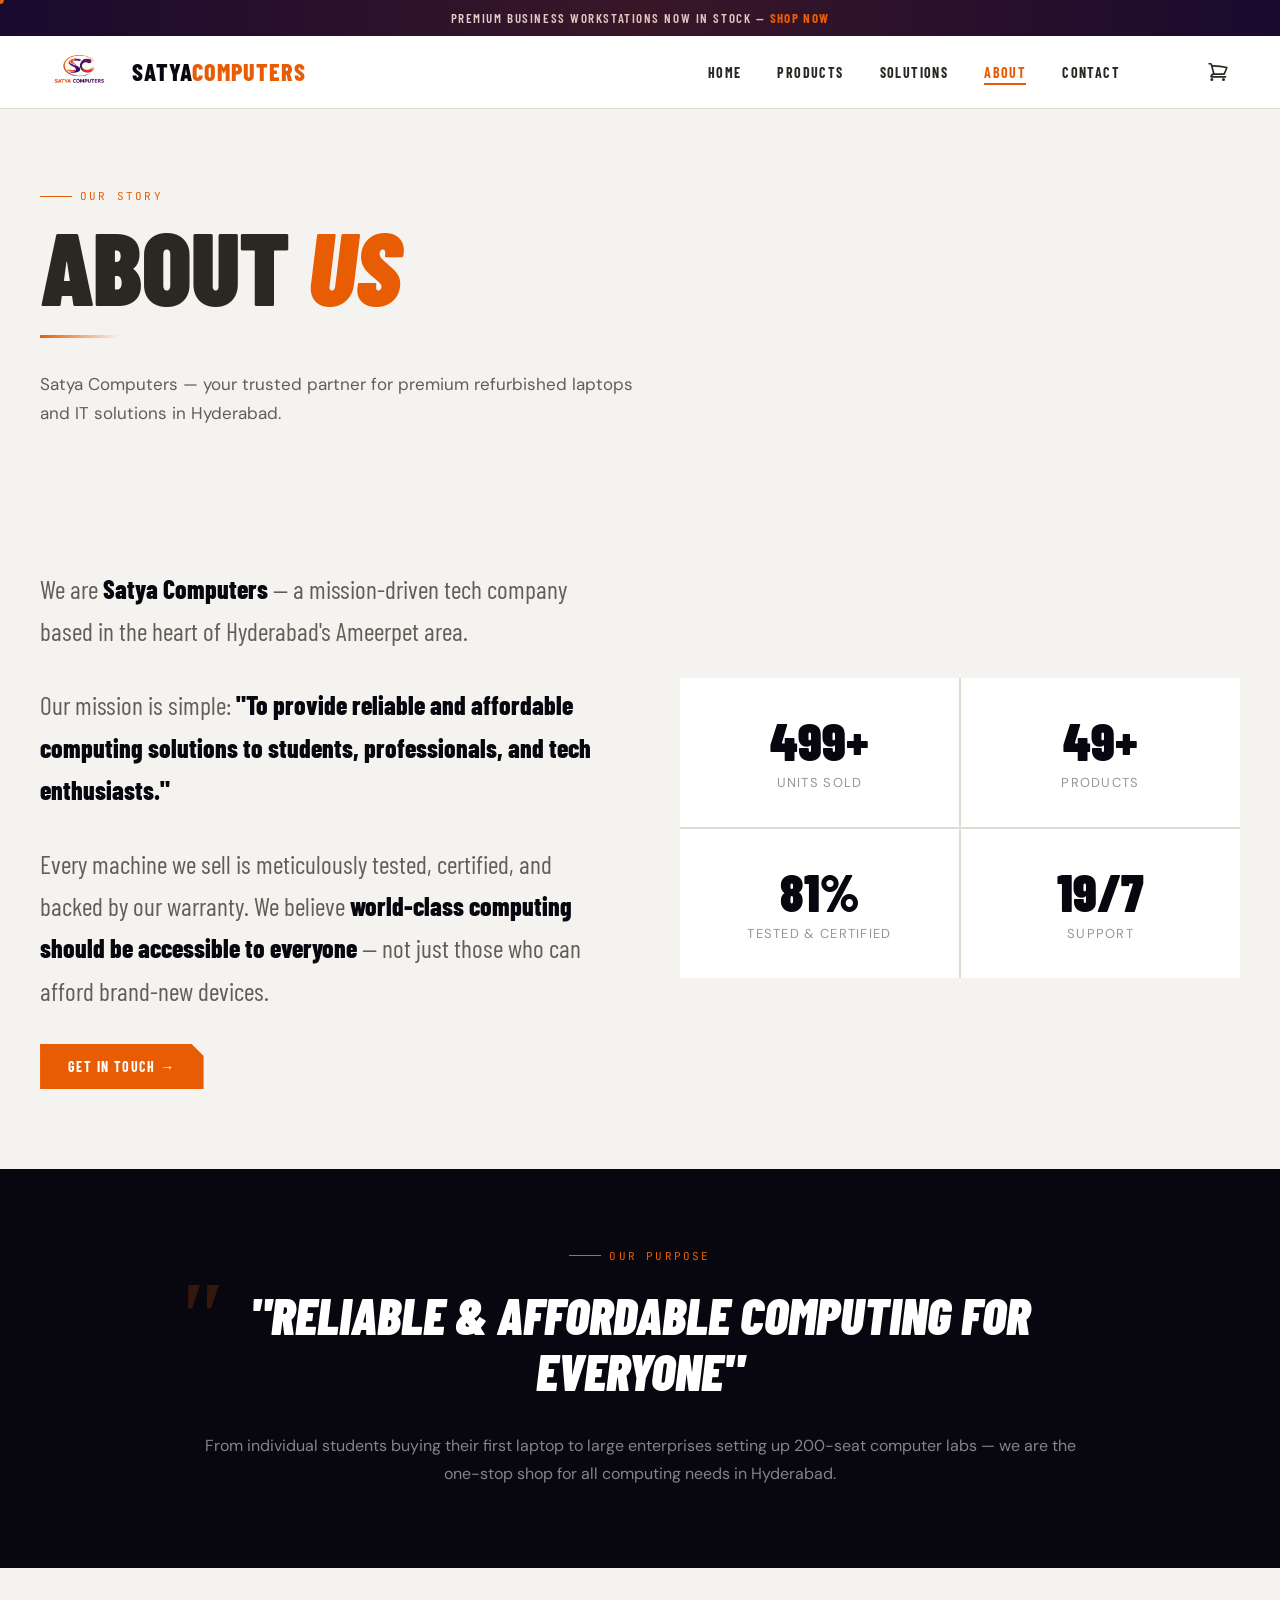
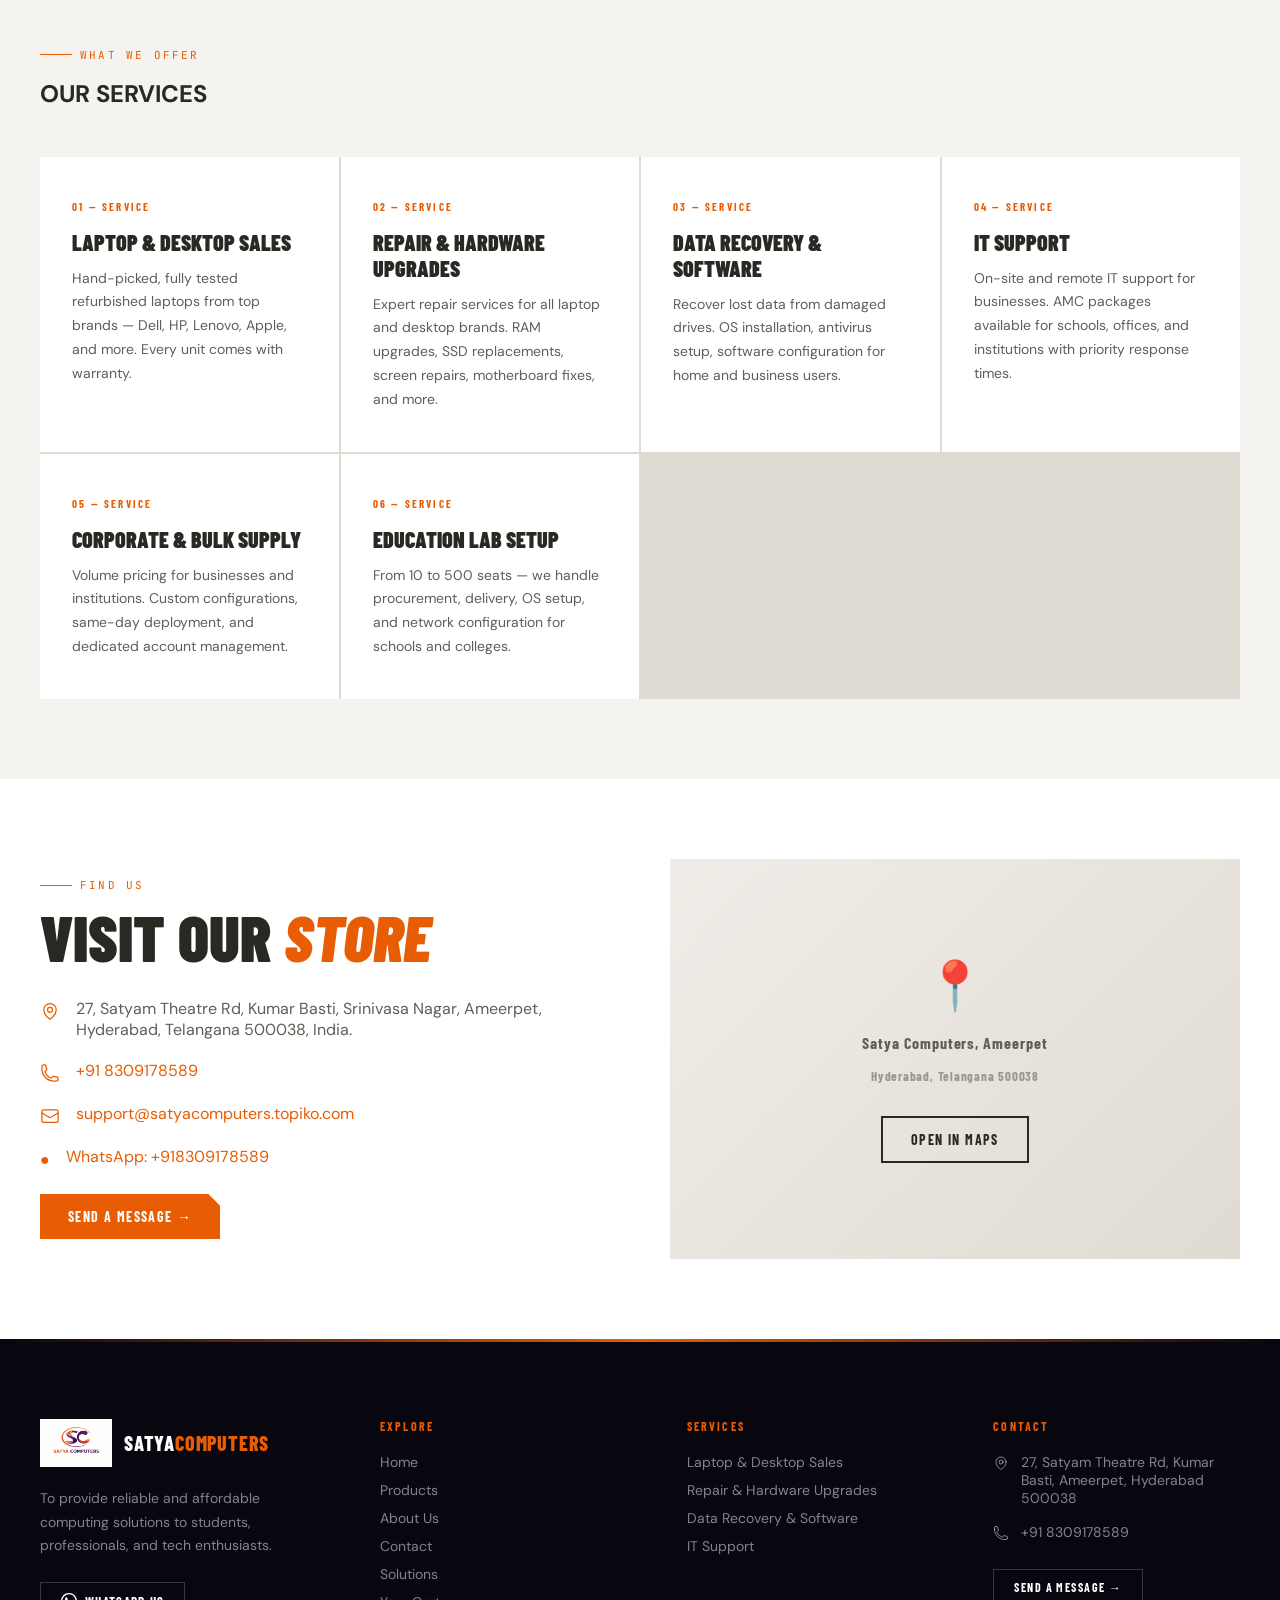
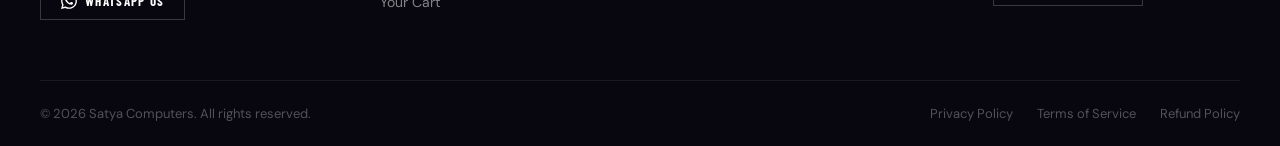
==== about.html @ d4e20ae6 "first commit" ====
<!DOCTYPE html>
<html lang="en">

<head>
    <meta charset="UTF-8" />
    <meta name="viewport" content="width=device-width, initial-scale=1.0" />
    <title>About Us — Satya Computers</title>
    <meta name="description"
        content="About Satya Computers — Your trusted partner for premium refurbished laptops in Hyderabad, Ameerpet." />
    <link rel="stylesheet" href="style.css" />
    <style>
        .about-hero {
            background: var(--off-white);
            padding: 80px 40px 60px;
        }

        .about-hero-inner {
            max-width: 1400px;
            margin: 0 auto;
        }

        .about-intro {
            max-width: 1400px;
            margin: 0 auto;
            padding: 80px 40px;
            display: grid;
            grid-template-columns: 1fr 1fr;
            gap: 80px;
            align-items: center;
        }

        .about-intro-left {}

        .about-big-text {
            font-family: var(--font-display);
            font-size: clamp(18px, 2vw, 26px);
            font-weight: 400;
            line-height: 1.65;
            color: var(--gray-600);
            margin-bottom: 32px;
        }

        .about-big-text strong {
            color: var(--black);
            font-weight: 800;
        }

        .about-intro-right {}

        .about-stat-grid {
            display: grid;
            grid-template-columns: 1fr 1fr;
            gap: 2px;
            background: var(--gray-200);
        }

        .about-stat-box {
            background: var(--white);
            padding: 36px;
            text-align: center;
            transition: var(--transition);
        }

        .about-stat-box:hover {
            background: var(--black);
        }

        .about-stat-box:hover .asb-num,
        .about-stat-box:hover .asb-label {
            color: var(--white);
        }

        .about-stat-box:hover .asb-num {
            color: var(--orange);
        }

        .asb-num {
            font-family: var(--font-display);
            font-size: 52px;
            font-weight: 900;
            color: var(--black);
            line-height: 1;
            transition: var(--transition);
        }

        .asb-label {
            font-size: 13px;
            color: var(--gray-400);
            text-transform: uppercase;
            letter-spacing: 0.1em;
            margin-top: 8px;
            display: block;
            transition: var(--transition);
        }

        /* Mission strip */
        .about-mission {
            background: var(--black);
            padding: 80px 40px;
            text-align: center;
        }

        .about-mission-inner {
            max-width: 900px;
            margin: 0 auto;
        }

        .about-mission blockquote {
            font-family: var(--font-display);
            font-size: clamp(28px, 4vw, 52px);
            font-weight: 900;
            color: var(--white);
            line-height: 1.1;
            text-transform: uppercase;
            font-style: italic;
            margin: 24px 0 32px;
            position: relative;
        }

        .about-mission blockquote::before {
            content: '"';
            position: absolute;
            top: -20px;
            left: -20px;
            font-size: 100px;
            color: var(--orange);
            opacity: 0.2;
            font-family: Georgia, serif;
            line-height: 1;
        }

        .about-mission p {
            font-size: 16px;
            color: rgba(255, 255, 255, 0.5);
            line-height: 1.75;
        }

        /* Services */
        .about-services {
            padding: 80px 40px;
            background: var(--off-white);
        }

        .about-services-inner {
            max-width: 1400px;
            margin: 0 auto;
        }

        .services-grid {
            display: grid;
            grid-template-columns: repeat(auto-fill, minmax(260px, 1fr));
            gap: 2px;
            background: var(--gray-200);
            margin-top: 48px;
        }

        .service-box {
            background: var(--white);
            padding: 40px 32px;
            transition: var(--transition);
            border-top: 3px solid transparent;
        }

        .service-box:hover {
            border-color: var(--orange);
            background: var(--black);
        }

        .service-box:hover h3,
        .service-box:hover .sb-num {
            color: var(--white);
        }

        .service-box:hover p {
            color: rgba(255, 255, 255, 0.5);
        }

        .sb-num {
            font-family: var(--font-display);
            font-size: 11px;
            font-weight: 700;
            letter-spacing: 0.2em;
            color: var(--orange);
            display: block;
            margin-bottom: 16px;
        }

        .service-box h3 {
            font-family: var(--font-display);
            font-size: 22px;
            font-weight: 900;
            text-transform: uppercase;
            margin-bottom: 12px;
            transition: var(--transition);
        }

        .service-box p {
            font-size: 14px;
            color: var(--gray-600);
            line-height: 1.7;
            transition: var(--transition);
        }

        /* Location */
        .about-location {
            padding: 80px 40px;
            background: var(--white);
            display: grid;
            max-width: 100%;
        }

        .location-inner {
            max-width: 1400px;
            margin: 0 auto;
            display: grid;
            grid-template-columns: 1fr 1fr;
            gap: 60px;
            align-items: center;
        }

        .location-info {}

        .location-info h2 {
            font-family: var(--font-display);
            font-size: clamp(36px, 5vw, 64px);
            font-weight: 900;
            text-transform: uppercase;
            line-height: 0.9;
            margin-bottom: 32px;
        }

        .location-info h2 span {
            color: var(--orange);
            font-style: italic;
        }

        .location-detail {
            display: flex;
            gap: 16px;
            align-items: flex-start;
            margin-bottom: 20px;
            font-size: 16px;
            color: var(--gray-600);
        }

        .location-detail svg {
            width: 20px;
            height: 20px;
            flex-shrink: 0;
            margin-top: 3px;
            color: var(--orange);
        }

        .location-detail a {
            color: var(--orange);
            transition: var(--transition);
        }

        .location-detail a:hover {
            color: var(--orange-dark);
        }

        .location-map {
            background: var(--gray-100);
            height: 400px;
            overflow: hidden;
            position: relative;
        }

        .map-placeholder {
            width: 100%;
            height: 100%;
            display: flex;
            align-items: center;
            justify-content: center;
            flex-direction: column;
            gap: 16px;
            background: linear-gradient(135deg, var(--gray-100), var(--gray-200));
        }

        .map-placeholder p {
            font-family: var(--font-display);
            font-size: 16px;
            font-weight: 700;
            letter-spacing: 0.06em;
            color: var(--gray-600);
        }

        .map-pin {
            font-size: 48px;
            animation: pin-bounce 2s ease-in-out infinite;
        }

        @keyframes pin-bounce {

            0%,
            100% {
                transform: translateY(0);
            }

            50% {
                transform: translateY(-10px);
            }
        }

        @media(max-width:1024px) {

            .about-intro,
            .location-inner {
                grid-template-columns: 1fr;
            }

            .about-intro {
                padding: 60px 24px;
            }

            .about-services,
            .about-mission,
            .about-hero {
                padding: 60px 24px;
            }

            .about-location {
                padding: 60px 24px;
            }
        }
    </style>
</head>

<body>
    <div class="cursor-dot" id="cursorDot"></div>
    <div class="cursor-ring" id="cursorRing"></div>
    <div class="progress-bar" id="progressBar"></div>

    <div class="announcement-bar">
        <p>PREMIUM BUSINESS WORKSTATIONS NOW IN STOCK — <a href="products.html">SHOP NOW</a></p>
    </div>
    <header class="site-header" id="siteHeader">
        <div class="header-inner">
            <a href="index.html" class="site-logo">
                <img src="images/logo.jpg" alt="Satya Computers Logo" />
                <div class="logo-text"><span>SATYA</span><span>COMPUTERS</span></div>
            </a>
            <nav class="site-nav" id="siteNav">
                <a href="index.html" class="nav-link">Home</a>
                <a href="products.html" class="nav-link">Products</a>
                <a href="solutions.html" class="nav-link">Solutions</a>
                <a href="about.html" class="nav-link active">About</a>
                <a href="contact.html" class="nav-link">Contact</a>
            </nav>
            <div class="header-actions">
                <a href="cart.html" class="icon-btn">
                    <svg xmlns="http://www.w3.org/2000/svg" fill="none" viewBox="0 0 24 24" stroke="currentColor">
                        <path stroke-linecap="round" stroke-linejoin="round"
                            d="M2.25 3h1.386c.51 0 .955.343 1.087.835l.383 1.437M7.5 14.25a3 3 0 00-3 3h15.75m-12.75-3h11.218c1.121-2.3 2.1-4.684 2.924-7.138a60.114 60.114 0 00-16.536-1.84M7.5 14.25L5.106 5.272M6 20.25a.75.75 0 11-1.5 0 .75.75 0 011.5 0zm12.75 0a.75.75 0 11-1.5 0 .75.75 0 011.5 0z" />
                    </svg>
                    <span class="cart-count" id="cartCount">0</span>
                </a>
                <button class="menu-toggle" id="menuToggle"><span></span><span></span><span></span></button>
            </div>
        </div>
    </header>

    <div class="about-hero">
        <div class="about-hero-inner">
            <div class="page-hero-overline reveal">Our Story</div>
            <h1 class="page-hero-title reveal d1">ABOUT <span>US</span></h1>
            <div class="page-hero-line reveal d2"></div>
            <p class="page-hero-desc reveal d3">Satya Computers — your trusted partner for premium refurbished laptops
                and IT solutions in Hyderabad.</p>
        </div>
    </div>

    <div class="about-intro">
        <div class="about-intro-left reveal-left">
            <p class="about-big-text">
                We are <strong>Satya Computers</strong> — a mission-driven tech company based in the heart of
                Hyderabad's Ameerpet area.
            </p>
            <p class="about-big-text">
                Our mission is simple: <strong>"To provide reliable and affordable computing solutions to students,
                    professionals, and tech enthusiasts."</strong>
            </p>
            <p class="about-big-text">
                Every machine we sell is meticulously tested, certified, and backed by our warranty. We believe
                <strong>world-class computing should be accessible to everyone</strong> — not just those who can afford
                brand-new devices.
            </p>
            <a href="contact.html" class="btn-primary"><span>GET IN TOUCH →</span></a>
        </div>
        <div class="about-intro-right reveal-right d2">
            <div class="about-stat-grid">
                <div class="about-stat-box reveal d1">
                    <div class="asb-num" data-target="500" data-suffix="+">0+</div><span class="asb-label">Units
                        Sold</span>
                </div>
                <div class="about-stat-box reveal d2">
                    <div class="asb-num" data-target="50" data-suffix="+">0+</div><span
                        class="asb-label">Products</span>
                </div>
                <div class="about-stat-box reveal d3">
                    <div class="asb-num" data-target="100" data-suffix="%">0%</div><span class="asb-label">Tested &
                        Certified</span>
                </div>
                <div class="about-stat-box reveal d4">
                    <div class="asb-num" data-target="24" data-suffix="/7">0/7</div><span
                        class="asb-label">Support</span>
                </div>
            </div>
        </div>
    </div>

    <div class="about-mission">
        <div class="about-mission-inner">
            <div class="page-hero-overline reveal" style="justify-content:center;">Our Purpose</div>
            <blockquote class="reveal d1">"RELIABLE & AFFORDABLE COMPUTING FOR EVERYONE"</blockquote>
            <p class="reveal d2">From individual students buying their first laptop to large enterprises setting up
                200-seat computer labs — we are the one-stop shop for all computing needs in Hyderabad.</p>
        </div>
    </div>

    <div class="about-services">
        <div class="about-services-inner">
            <div class="page-hero-overline reveal">What We Offer</div>
            <h2 class="section-title reveal d1">OUR <span>SERVICES</span></h2>
            <div class="services-grid">
                <div class="service-box reveal d1">
                    <span class="sb-num">01 — SERVICE</span>
                    <h3>Laptop & Desktop Sales</h3>
                    <p>Hand-picked, fully tested refurbished laptops from top brands — Dell, HP, Lenovo, Apple, and
                        more. Every unit comes with warranty.</p>
                </div>
                <div class="service-box reveal d2">
                    <span class="sb-num">02 — SERVICE</span>
                    <h3>Repair & Hardware Upgrades</h3>
                    <p>Expert repair services for all laptop and desktop brands. RAM upgrades, SSD replacements, screen
                        repairs, motherboard fixes, and more.</p>
                </div>
                <div class="service-box reveal d3">
                    <span class="sb-num">03 — SERVICE</span>
                    <h3>Data Recovery & Software</h3>
                    <p>Recover lost data from damaged drives. OS installation, antivirus setup, software configuration
                        for home and business users.</p>
                </div>
                <div class="service-box reveal d4">
                    <span class="sb-num">04 — SERVICE</span>
                    <h3>IT Support</h3>
                    <p>On-site and remote IT support for businesses. AMC packages available for schools, offices, and
                        institutions with priority response times.</p>
                </div>
                <div class="service-box reveal d1">
                    <span class="sb-num">05 — SERVICE</span>
                    <h3>Corporate & Bulk Supply</h3>
                    <p>Volume pricing for businesses and institutions. Custom configurations, same-day deployment, and
                        dedicated account management.</p>
                </div>
                <div class="service-box reveal d2">
                    <span class="sb-num">06 — SERVICE</span>
                    <h3>Education Lab Setup</h3>
                    <p>From 10 to 500 seats — we handle procurement, delivery, OS setup, and network configuration for
                        schools and colleges.</p>
                </div>
            </div>
        </div>
    </div>

    <div class="about-location">
        <div class="location-inner">
            <div class="location-info reveal-left">
                <div class="page-hero-overline">Find Us</div>
                <h2>VISIT OUR <span>STORE</span></h2>
                <div class="location-detail">
                    <svg xmlns="http://www.w3.org/2000/svg" fill="none" viewBox="0 0 24 24" stroke="currentColor">
                        <path stroke-linecap="round" stroke-linejoin="round" stroke-width="1.5"
                            d="M15 10.5a3 3 0 11-6 0 3 3 0 016 0z" />
                        <path stroke-linecap="round" stroke-linejoin="round" stroke-width="1.5"
                            d="M19.5 10.5c0 7.142-7.5 11.25-7.5 11.25S4.5 17.642 4.5 10.5a7.5 7.5 0 0115 0z" />
                    </svg>
                    <span>27, Satyam Theatre Rd, Kumar Basti, Srinivasa Nagar, Ameerpet, Hyderabad, Telangana 500038,
                        India.</span>
                </div>
                <div class="location-detail">
                    <svg xmlns="http://www.w3.org/2000/svg" fill="none" viewBox="0 0 24 24" stroke="currentColor">
                        <path stroke-linecap="round" stroke-linejoin="round" stroke-width="1.5"
                            d="M2.25 6.75c0 8.284 6.716 15 15 15h2.25a2.25 2.25 0 002.25-2.25v-1.372c0-.516-.351-.966-.852-1.091l-4.423-1.106c-.44-.11-.902.055-1.173.417l-.97 1.293c-.282.376-.769.542-1.21.38a12.035 12.035 0 01-7.143-7.143c-.162-.441.004-.928.38-1.21l1.293-.97c.363-.271.527-.734.417-1.173L6.963 3.102a1.125 1.125 0 00-1.091-.852H4.5A2.25 2.25 0 002.25 4.5v2.25z" />
                    </svg>
                    <a href="tel:+918309178589">+91 8309178589</a>
                </div>
                <div class="location-detail">
                    <svg xmlns="http://www.w3.org/2000/svg" fill="none" viewBox="0 0 24 24" stroke="currentColor">
                        <path stroke-linecap="round" stroke-linejoin="round" stroke-width="1.5"
                            d="M21.75 6.75v10.5a2.25 2.25 0 01-2.25 2.25h-15a2.25 2.25 0 01-2.25-2.25V6.75m19.5 0A2.25 2.25 0 0019.5 4.5h-15a2.25 2.25 0 00-2.25 2.25m19.5 0v.243a2.25 2.25 0 01-1.07 1.916l-7.5 4.615a2.25 2.25 0 01-2.36 0L3.32 8.91a2.25 2.25 0 01-1.07-1.916V6.75" />
                    </svg>
                    <a href="mailto:support@satyacomputers.topiko.com">support@satyacomputers.topiko.com</a>
                </div>
                <div class="location-detail">
                    <span style="color:var(--orange);font-size:16px;flex-shrink:0;margin-top:3px;">●</span>
                    <a href="https://wa.me/918309178589" target="_blank" style="color:var(--orange);">WhatsApp:
                        +918309178589</a>
                </div>
                <div style="margin-top:24px;">
                    <a href="contact.html" class="btn-primary"><span>SEND A MESSAGE →</span></a>
                </div>
            </div>
            <div class="location-map reveal-right d2">
                <div class="map-placeholder">
                    <div class="map-pin">📍</div>
                    <p>Satya Computers, Ameerpet</p>
                    <p style="font-size:13px;color:var(--gray-400);">Hyderabad, Telangana 500038</p>
                    <a href="https://maps.google.com/?q=Ameerpet+Hyderabad" target="_blank" class="btn-outline"
                        style="margin-top:16px;">OPEN IN MAPS</a>
                </div>
            </div>
        </div>
    </div>

    <footer class="site-footer">
        <div class="footer-grid">
            <div class="footer-brand">
                <div class="footer-logo">
                    <img src="images/logo.jpg" alt="Satya Computers" />
                    <div class="footer-logo-text"><span>SATYA</span><span>COMPUTERS</span></div>
                </div>
                <p class="footer-tagline">To provide reliable and affordable computing solutions to students,
                    professionals, and tech enthusiasts.</p>
                <a href="https://wa.me/918309178589" target="_blank" class="footer-whatsapp">
                    <svg viewBox="0 0 24 24" fill="currentColor">
                        <path
                            d="M17.472 14.382c-.297-.149-1.758-.867-2.03-.967-.273-.099-.471-.148-.67.15-.197.297-.767.966-.94 1.164-.173.199-.347.223-.644.075-.297-.15-1.255-.463-2.39-1.475-.883-.788-1.48-1.761-1.653-2.059-.173-.297-.018-.458.13-.606.134-.133.298-.347.446-.52.149-.174.198-.298.298-.497.099-.198.05-.371-.025-.52-.075-.149-.669-1.612-.916-2.207-.242-.579-.487-.5-.669-.51-.173-.008-.371-.01-.570-.01-.198 0-.52.074-.792.372-.272.297-1.04 1.016-1.04 2.479 0 1.462 1.065 2.875 1.213 3.074.149.198 2.096 3.2 5.077 4.487.709.306 1.262.489 1.694.625.712.227 1.36.195 1.871.118.571-.085 1.758-.719 2.006-1.413.248-.694.248-1.289.173-1.413-.074-.124-.272-.198-.57-.347m-5.421 7.403h-.004a9.87 9.87 0 01-5.031-1.378l-.361-.214-3.741.982.998-3.648-.235-.374a9.86 9.86 0 01-1.51-5.26c.001-5.45 4.436-9.884 9.888-9.884 2.64 0 5.122 1.03 6.988 2.898a9.825 9.825 0 012.893 6.994c-.003 5.45-4.437 9.884-9.885 9.884m8.413-18.297A11.815 11.815 0 0012.05 0C5.495 0 .16 5.335.157 11.892c0 2.096.547 4.142 1.588 5.945L.057 24l6.305-1.654a11.882 11.882 0 005.683 1.448h.005c6.554 0 11.89-5.335 11.893-11.893a11.821 11.821 0 00-3.48-8.413z" />
                    </svg>
                    WHATSAPP US
                </a>
            </div>
            <div class="footer-col">
                <h4>Explore</h4>
                <ul>
                    <li><a href="index.html">Home</a></li>
                    <li><a href="products.html">Products</a></li>
                    <li><a href="about.html">About Us</a></li>
                    <li><a href="contact.html">Contact</a></li>
                    <li><a href="solutions.html">Solutions</a></li>
                    <li><a href="cart.html">Your Cart</a></li>
                </ul>
            </div>
            <div class="footer-col">
                <h4>Services</h4>
                <ul>
                    <li><a href="products.html">Laptop & Desktop Sales</a></li>
                    <li><a href="contact.html">Repair & Hardware Upgrades</a></li>
                    <li><a href="contact.html">Data Recovery & Software</a></li>
                    <li><a href="contact.html">IT Support</a></li>
                </ul>
            </div>
            <div class="footer-col">
                <h4>Contact</h4>
                <div class="footer-contact-item">
                    <svg xmlns="http://www.w3.org/2000/svg" fill="none" viewBox="0 0 24 24" stroke="currentColor">
                        <path stroke-linecap="round" stroke-linejoin="round" stroke-width="1.5"
                            d="M15 10.5a3 3 0 11-6 0 3 3 0 016 0z" />
                        <path stroke-linecap="round" stroke-linejoin="round" stroke-width="1.5"
                            d="M19.5 10.5c0 7.142-7.5 11.25-7.5 11.25S4.5 17.642 4.5 10.5a7.5 7.5 0 0115 0z" />
                    </svg>
                    <span>27, Satyam Theatre Rd, Kumar Basti, Ameerpet, Hyderabad 500038</span>
                </div>
                <div class="footer-contact-item">
                    <svg xmlns="http://www.w3.org/2000/svg" fill="none" viewBox="0 0 24 24" stroke="currentColor">
                        <path stroke-linecap="round" stroke-linejoin="round" stroke-width="1.5"
                            d="M2.25 6.75c0 8.284 6.716 15 15 15h2.25a2.25 2.25 0 002.25-2.25v-1.372c0-.516-.351-.966-.852-1.091l-4.423-1.106c-.44-.11-.902.055-1.173.417l-.97 1.293c-.282.376-.769.542-1.21.38a12.035 12.035 0 01-7.143-7.143c-.162-.441.004-.928.38-1.21l1.293-.97c.363-.271.527-.734.417-1.173L6.963 3.102a1.125 1.125 0 00-1.091-.852H4.5A2.25 2.25 0 002.25 4.5v2.25z" />
                    </svg>
                    <a href="tel:+918309178589">+91 8309178589</a>
                </div>
                <a href="contact.html" class="footer-msg-btn">SEND A MESSAGE →</a>
            </div>
        </div>
        <div class="footer-bottom">
            <p>© 2026 Satya Computers. All rights reserved.</p>
            <div class="footer-bottom-links">
                <a href="#">Privacy Policy</a><a href="#">Terms of Service</a><a href="#">Refund Policy</a>
            </div>
        </div>
    </footer>
    <div class="toast" id="toast"></div>
    <script src="main.js"></script>
</body>

</html>
---- style.css ----
/* ============================================================
   SATYA COMPUTERS — Global Design System
   ============================================================ */

@import url('https://fonts.googleapis.com/css2?family=Barlow+Condensed:ital,wght@0,400;0,600;0,700;0,800;0,900;1,700;1,800;1,900&family=DM+Sans:wght@300;400;500;600&family=JetBrains+Mono:wght@400;500&display=swap');

/* ── Variables ─────────────────────────────────────────────── */
:root {
  --orange: #E85D04;
  --orange-light: #FF6B1A;
  --orange-dark: #C44B00;
  --purple-deep: #1a0a2e;
  --purple-mid: #2d1b4e;
  --navy: #0f0a1e;
  --black: #08060f;
  --white: #FFFFFF;
  --off-white: #F5F3EF;
  --gray-100: #f0ede8;
  --gray-200: #e0dbd2;
  --gray-400: #9a9590;
  --gray-600: #615e58;
  --gray-800: #2a2823;
  --font-display: 'Barlow Condensed', sans-serif;
  --font-body: 'DM Sans', sans-serif;
  --font-mono: 'JetBrains Mono', monospace;
  --transition: 0.3s cubic-bezier(0.4, 0, 0.2, 1);
  --shadow-orange: 0 0 30px rgba(232, 93, 4, 0.3);
  --shadow-card: 0 8px 40px rgba(0, 0, 0, 0.12);
  --radius: 2px;
}

/* ── Reset ─────────────────────────────────────────────────── */
*, *::before, *::after { box-sizing: border-box; margin: 0; padding: 0; }
html { scroll-behavior: smooth; }
body {
  font-family: var(--font-body);
  background: var(--off-white);
  color: var(--gray-800);
  overflow-x: hidden;
  cursor: none;
}
a { text-decoration: none; color: inherit; }
img { display: block; max-width: 100%; }
ul { list-style: none; }

/* ── Custom Cursor ─────────────────────────────────────────── */
.cursor-dot {
  width: 8px; height: 8px;
  background: var(--orange);
  border-radius: 50%;
  position: fixed; top: 0; left: 0;
  pointer-events: none; z-index: 99999;
  transform: translate(-50%, -50%);
  transition: transform 0.1s ease;
}
.cursor-ring {
  width: 36px; height: 36px;
  border: 2px solid var(--orange);
  border-radius: 50%;
  position: fixed; top: 0; left: 0;
  pointer-events: none; z-index: 99998;
  transform: translate(-50%, -50%);
  transition: transform 0.15s ease, width 0.2s ease, height 0.2s ease, opacity 0.2s ease;
  opacity: 0.6;
}
body:hover .cursor-dot { opacity: 1; }
.cursor-ring.hovered { width: 56px; height: 56px; opacity: 0.3; }

/* ── Announcement Bar ──────────────────────────────────────── */
.announcement-bar {
  background: var(--purple-deep);
  padding: 10px 0;
  text-align: center;
  position: relative;
  overflow: hidden;
  z-index: 1000;
}
.announcement-bar::before {
  content: '';
  position: absolute; inset: 0;
  background: linear-gradient(90deg, transparent, rgba(232,93,4,0.15), transparent);
  animation: shimmer-bar 3s infinite;
}
@keyframes shimmer-bar {
  0% { transform: translateX(-100%); }
  100% { transform: translateX(100%); }
}
.announcement-bar p {
  font-family: var(--font-display);
  font-size: 13px;
  font-weight: 600;
  letter-spacing: 0.12em;
  color: rgba(255,255,255,0.85);
  text-transform: uppercase;
}
.announcement-bar a {
  color: var(--orange);
  font-weight: 700;
  letter-spacing: 0.1em;
  transition: var(--transition);
}
.announcement-bar a:hover { color: var(--orange-light); text-shadow: 0 0 12px rgba(232,93,4,0.6); }

/* ── Header / Navbar ───────────────────────────────────────── */
.site-header {
  background: var(--white);
  border-bottom: 1px solid var(--gray-200);
  position: sticky;
  top: 0;
  z-index: 900;
  transition: box-shadow var(--transition);
}
.site-header.scrolled {
  box-shadow: 0 4px 24px rgba(0,0,0,0.10);
}
.header-inner {
  max-width: 1400px;
  margin: 0 auto;
  padding: 0 40px;
  height: 72px;
  display: flex;
  align-items: center;
  gap: 40px;
}
.site-logo {
  display: flex;
  align-items: center;
  gap: 14px;
  flex-shrink: 0;
  transition: var(--transition);
}
.site-logo:hover { transform: scale(1.03); }
.site-logo img {
  height: 52px;
  width: auto;
  object-fit: contain;
}
.logo-text {
  font-family: var(--font-display);
  font-size: 24px;
  font-weight: 800;
  letter-spacing: 0.04em;
  line-height: 1;
}
.logo-text span:first-child { color: var(--black); }
.logo-text span:last-child { color: var(--orange); }

.site-nav {
  display: flex;
  align-items: center;
  gap: 4px;
  margin-left: auto;
}
.nav-link {
  font-family: var(--font-display);
  font-size: 14px;
  font-weight: 700;
  letter-spacing: 0.1em;
  text-transform: uppercase;
  color: var(--gray-800);
  padding: 8px 16px;
  border-radius: var(--radius);
  position: relative;
  transition: var(--transition);
}
.nav-link::after {
  content: '';
  position: absolute;
  bottom: 4px; left: 16px; right: 16px;
  height: 2px;
  background: var(--orange);
  transform: scaleX(0);
  transform-origin: left;
  transition: transform var(--transition);
}
.nav-link:hover { color: var(--black); }
.nav-link:hover::after,
.nav-link.active::after { transform: scaleX(1); }
.nav-link.active { color: var(--orange); }

.header-actions {
  display: flex;
  align-items: center;
  gap: 8px;
  margin-left: 20px;
}
.icon-btn {
  width: 44px; height: 44px;
  display: flex; align-items: center; justify-content: center;
  border: none; background: transparent;
  border-radius: var(--radius);
  cursor: pointer;
  color: var(--gray-800);
  transition: var(--transition);
  position: relative;
}
.icon-btn:hover { background: var(--gray-100); color: var(--orange); }
.icon-btn svg { width: 22px; height: 22px; stroke-width: 1.8; }
.cart-count {
  position: absolute;
  top: 6px; right: 6px;
  width: 18px; height: 18px;
  background: var(--orange);
  color: var(--white);
  border-radius: 50%;
  font-size: 10px;
  font-weight: 700;
  display: flex; align-items: center; justify-content: center;
  transform: scale(0);
  transition: transform 0.2s cubic-bezier(0.34, 1.56, 0.64, 1);
}
.cart-count.visible { transform: scale(1); }

/* Mobile menu toggle */
.menu-toggle {
  display: none;
  flex-direction: column;
  gap: 5px;
  background: none; border: none; cursor: pointer;
  padding: 8px;
}
.menu-toggle span {
  display: block; width: 24px; height: 2px;
  background: var(--gray-800);
  transition: var(--transition);
}
.menu-toggle.open span:nth-child(1) { transform: rotate(45deg) translate(5px, 5px); }
.menu-toggle.open span:nth-child(2) { opacity: 0; }
.menu-toggle.open span:nth-child(3) { transform: rotate(-45deg) translate(5px, -5px); }

/* ── Page Hero (shared) ────────────────────────────────────── */
.page-hero {
  padding: 80px 40px 60px;
  max-width: 1400px;
  margin: 0 auto;
  position: relative;
}
.page-hero-overline {
  font-family: var(--font-mono);
  font-size: 11px;
  letter-spacing: 0.2em;
  text-transform: uppercase;
  color: var(--orange);
  margin-bottom: 16px;
  display: flex;
  align-items: center;
  gap: 8px;
}
.page-hero-overline::before {
  content: '';
  width: 32px; height: 1px; background: var(--orange);
}
.page-hero-title {
  font-family: var(--font-display);
  font-size: clamp(60px, 8vw, 110px);
  font-weight: 900;
  line-height: 0.9;
  text-transform: uppercase;
  letter-spacing: -0.01em;
  margin-bottom: 24px;
}
.page-hero-title span { color: var(--orange); font-style: italic; }
.page-hero-line {
  width: 80px; height: 3px;
  background: linear-gradient(90deg, var(--orange), transparent);
  margin-bottom: 32px;
}
.page-hero-desc {
  font-size: 17px;
  line-height: 1.7;
  color: var(--gray-600);
  max-width: 600px;
}

/* ── Section Divider ───────────────────────────────────────── */
.section-divider {
  width: 100%; height: 1px;
  background: linear-gradient(90deg, transparent, var(--gray-200), transparent);
  margin: 0;
}

/* ── Orange CTA Button ─────────────────────────────────────── */
.btn-primary {
  display: inline-flex;
  align-items: center;
  gap: 10px;
  background: var(--orange);
  color: var(--white);
  font-family: var(--font-display);
  font-size: 14px;
  font-weight: 700;
  letter-spacing: 0.1em;
  text-transform: uppercase;
  padding: 14px 28px;
  border: none;
  cursor: pointer;
  transition: var(--transition);
  clip-path: polygon(0 0, calc(100% - 12px) 0, 100% 12px, 100% 100%, 0 100%);
  position: relative;
  overflow: hidden;
}
.btn-primary::before {
  content: '';
  position: absolute; inset: 0;
  background: var(--orange-light);
  transform: translateX(-100%);
  transition: transform var(--transition);
}
.btn-primary:hover::before { transform: translateX(0); }
.btn-primary span, .btn-primary svg { position: relative; z-index: 1; }

.btn-outline {
  display: inline-flex;
  align-items: center;
  gap: 10px;
  background: transparent;
  color: var(--gray-800);
  font-family: var(--font-display);
  font-size: 14px;
  font-weight: 700;
  letter-spacing: 0.1em;
  text-transform: uppercase;
  padding: 13px 28px;
  border: 2px solid var(--gray-800);
  cursor: pointer;
  transition: var(--transition);
}
.btn-outline:hover { background: var(--gray-800); color: var(--white); }

.btn-white-outline {
  display: inline-flex;
  align-items: center;
  gap: 10px;
  background: transparent;
  color: var(--white);
  font-family: var(--font-display);
  font-size: 14px;
  font-weight: 700;
  letter-spacing: 0.1em;
  text-transform: uppercase;
  padding: 13px 28px;
  border: 2px solid rgba(255,255,255,0.4);
  cursor: pointer;
  transition: var(--transition);
}
.btn-white-outline:hover { border-color: var(--white); background: rgba(255,255,255,0.1); }

/* ── Footer ────────────────────────────────────────────────── */
.site-footer {
  background: var(--black);
  padding: 80px 40px 0;
  color: rgba(255,255,255,0.6);
  position: relative;
  overflow: hidden;
}
.site-footer::before {
  content: '';
  position: absolute;
  top: 0; left: 0; right: 0;
  height: 3px;
  background: linear-gradient(90deg, transparent, var(--orange), transparent);
}
.footer-grid {
  max-width: 1400px;
  margin: 0 auto;
  display: grid;
  grid-template-columns: 280px 1fr 1fr 1fr;
  gap: 60px;
  padding-bottom: 60px;
  border-bottom: 1px solid rgba(255,255,255,0.08);
}
.footer-brand {}
.footer-logo {
  display: flex;
  align-items: center;
  gap: 12px;
  margin-bottom: 20px;
}
.footer-logo img { height: 48px; width: auto; }
.footer-logo-text {
  font-family: var(--font-display);
  font-size: 20px;
  font-weight: 800;
  letter-spacing: 0.04em;
}
.footer-logo-text span:first-child { color: var(--white); }
.footer-logo-text span:last-child { color: var(--orange); }
.footer-tagline {
  font-size: 14px;
  line-height: 1.7;
  margin-bottom: 24px;
  color: rgba(255,255,255,0.5);
}
.footer-whatsapp {
  display: inline-flex;
  align-items: center;
  gap: 8px;
  border: 1px solid rgba(255,255,255,0.2);
  padding: 10px 20px;
  font-family: var(--font-display);
  font-size: 13px;
  font-weight: 700;
  letter-spacing: 0.1em;
  text-transform: uppercase;
  color: var(--white);
  transition: var(--transition);
}
.footer-whatsapp:hover { border-color: #25D366; color: #25D366; }
.footer-whatsapp svg { width: 16px; height: 16px; }

.footer-col h4 {
  font-family: var(--font-display);
  font-size: 12px;
  font-weight: 700;
  letter-spacing: 0.18em;
  text-transform: uppercase;
  color: var(--orange);
  margin-bottom: 20px;
}
.footer-col ul { display: flex; flex-direction: column; gap: 10px; }
.footer-col ul li a {
  font-size: 14px;
  color: rgba(255,255,255,0.5);
  transition: var(--transition);
  display: flex;
  align-items: center;
  gap: 6px;
}
.footer-col ul li a:hover { color: var(--white); padding-left: 6px; }

.footer-contact-item {
  display: flex;
  gap: 12px;
  align-items: flex-start;
  margin-bottom: 16px;
  font-size: 14px;
  color: rgba(255,255,255,0.5);
}
.footer-contact-item svg { width: 16px; height: 16px; flex-shrink: 0; margin-top: 2px; }
.footer-contact-item a { color: rgba(255,255,255,0.5); transition: var(--transition); }
.footer-contact-item a:hover { color: var(--orange); }
.footer-whatsapp-link { color: var(--orange) !important; font-size: 14px; }

.footer-msg-btn {
  display: inline-flex;
  align-items: center;
  gap: 8px;
  border: 1px solid rgba(255,255,255,0.2);
  padding: 10px 20px;
  font-family: var(--font-display);
  font-size: 12px;
  font-weight: 700;
  letter-spacing: 0.12em;
  text-transform: uppercase;
  color: var(--white);
  margin-top: 12px;
  transition: var(--transition);
  cursor: pointer;
  background: none;
}
.footer-msg-btn:hover { border-color: var(--orange); color: var(--orange); }

.footer-bottom {
  max-width: 1400px;
  margin: 0 auto;
  padding: 24px 0;
  display: flex;
  align-items: center;
  justify-content: space-between;
  flex-wrap: wrap;
  gap: 16px;
}
.footer-bottom p {
  font-size: 13px;
  color: rgba(255,255,255,0.3);
}
.footer-bottom-links {
  display: flex;
  gap: 24px;
}
.footer-bottom-links a {
  font-size: 13px;
  color: rgba(255,255,255,0.3);
  transition: var(--transition);
}
.footer-bottom-links a:hover { color: rgba(255,255,255,0.6); }

/* ── Scroll Reveal & Animations ────────────────────────────── */
.reveal {
  opacity: 0;
  transform: translateY(40px);
  transition: opacity 0.7s ease, transform 0.7s ease;
}
.reveal.visible {
  opacity: 1;
  transform: translateY(0);
}
.reveal-left {
  opacity: 0;
  transform: translateX(-40px);
  transition: opacity 0.7s ease, transform 0.7s ease;
}
.reveal-left.visible { opacity: 1; transform: translateX(0); }
.reveal-right {
  opacity: 0;
  transform: translateX(40px);
  transition: opacity 0.7s ease, transform 0.7s ease;
}
.reveal-right.visible { opacity: 1; transform: translateX(0); }
.reveal-scale {
  opacity: 0;
  transform: scale(0.9);
  transition: opacity 0.6s ease, transform 0.6s ease;
}
.reveal-scale.visible { opacity: 1; transform: scale(1); }

/* Stagger delays */
.d1 { transition-delay: 0.1s; }
.d2 { transition-delay: 0.2s; }
.d3 { transition-delay: 0.3s; }
.d4 { transition-delay: 0.4s; }
.d5 { transition-delay: 0.5s; }

/* ── Toast Notification ────────────────────────────────────── */
.toast {
  position: fixed;
  bottom: 32px; right: 32px;
  background: var(--black);
  color: var(--white);
  padding: 16px 24px;
  font-family: var(--font-display);
  font-size: 14px;
  font-weight: 600;
  letter-spacing: 0.06em;
  border-left: 3px solid var(--orange);
  z-index: 9999;
  transform: translateY(100px);
  opacity: 0;
  transition: all 0.4s cubic-bezier(0.34, 1.56, 0.64, 1);
  max-width: 320px;
}
.toast.show { transform: translateY(0); opacity: 1; }

/* ── Progress Bar ──────────────────────────────────────────── */
.progress-bar {
  position: fixed;
  top: 0; left: 0;
  height: 2px;
  background: var(--orange);
  z-index: 99999;
  transition: width 0.1s linear;
  box-shadow: 0 0 8px var(--orange);
}

/* ── Responsive ────────────────────────────────────────────── */
@media (max-width: 1024px) {
  .footer-grid { grid-template-columns: 1fr 1fr; gap: 40px; }
  .header-inner { padding: 0 24px; gap: 20px; }
}
@media (max-width: 768px) {
  .site-nav {
    position: fixed;
    top: 0; right: -100%;
    width: 280px; height: 100vh;
    background: var(--white);
    flex-direction: column;
    align-items: flex-start;
    padding: 100px 32px 40px;
    gap: 4px;
    box-shadow: -10px 0 40px rgba(0,0,0,0.15);
    transition: right var(--transition);
    z-index: 800;
  }
  .site-nav.open { right: 0; }
  .nav-link { font-size: 18px; padding: 12px 0; width: 100%; }
  .nav-link::after { left: 0; right: 0; bottom: 8px; }
  .menu-toggle { display: flex; }
  .page-hero { padding: 48px 24px 40px; }
  .footer-grid { grid-template-columns: 1fr; gap: 32px; padding-bottom: 40px; }
  .footer-bottom { flex-direction: column; text-align: center; }
  .site-footer { padding: 60px 24px 0; }
  .logo-text { font-size: 20px; }
}
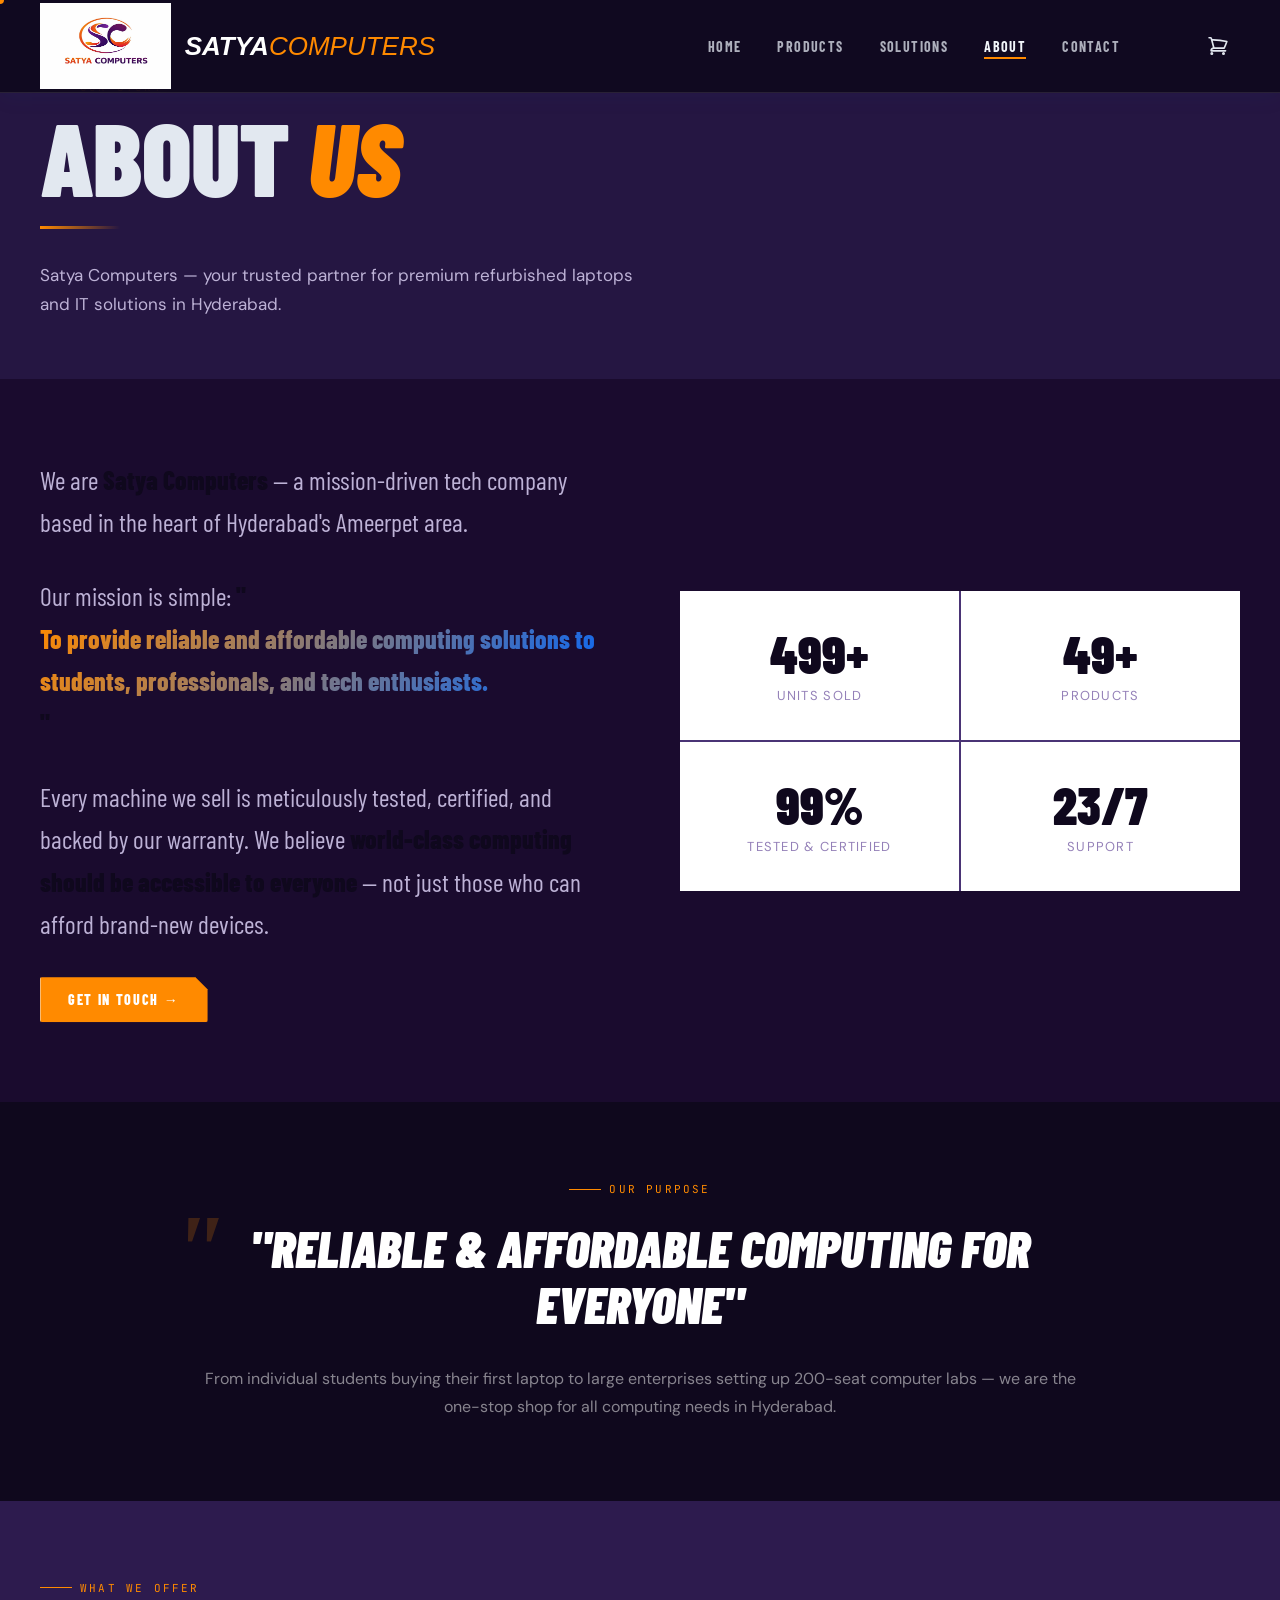
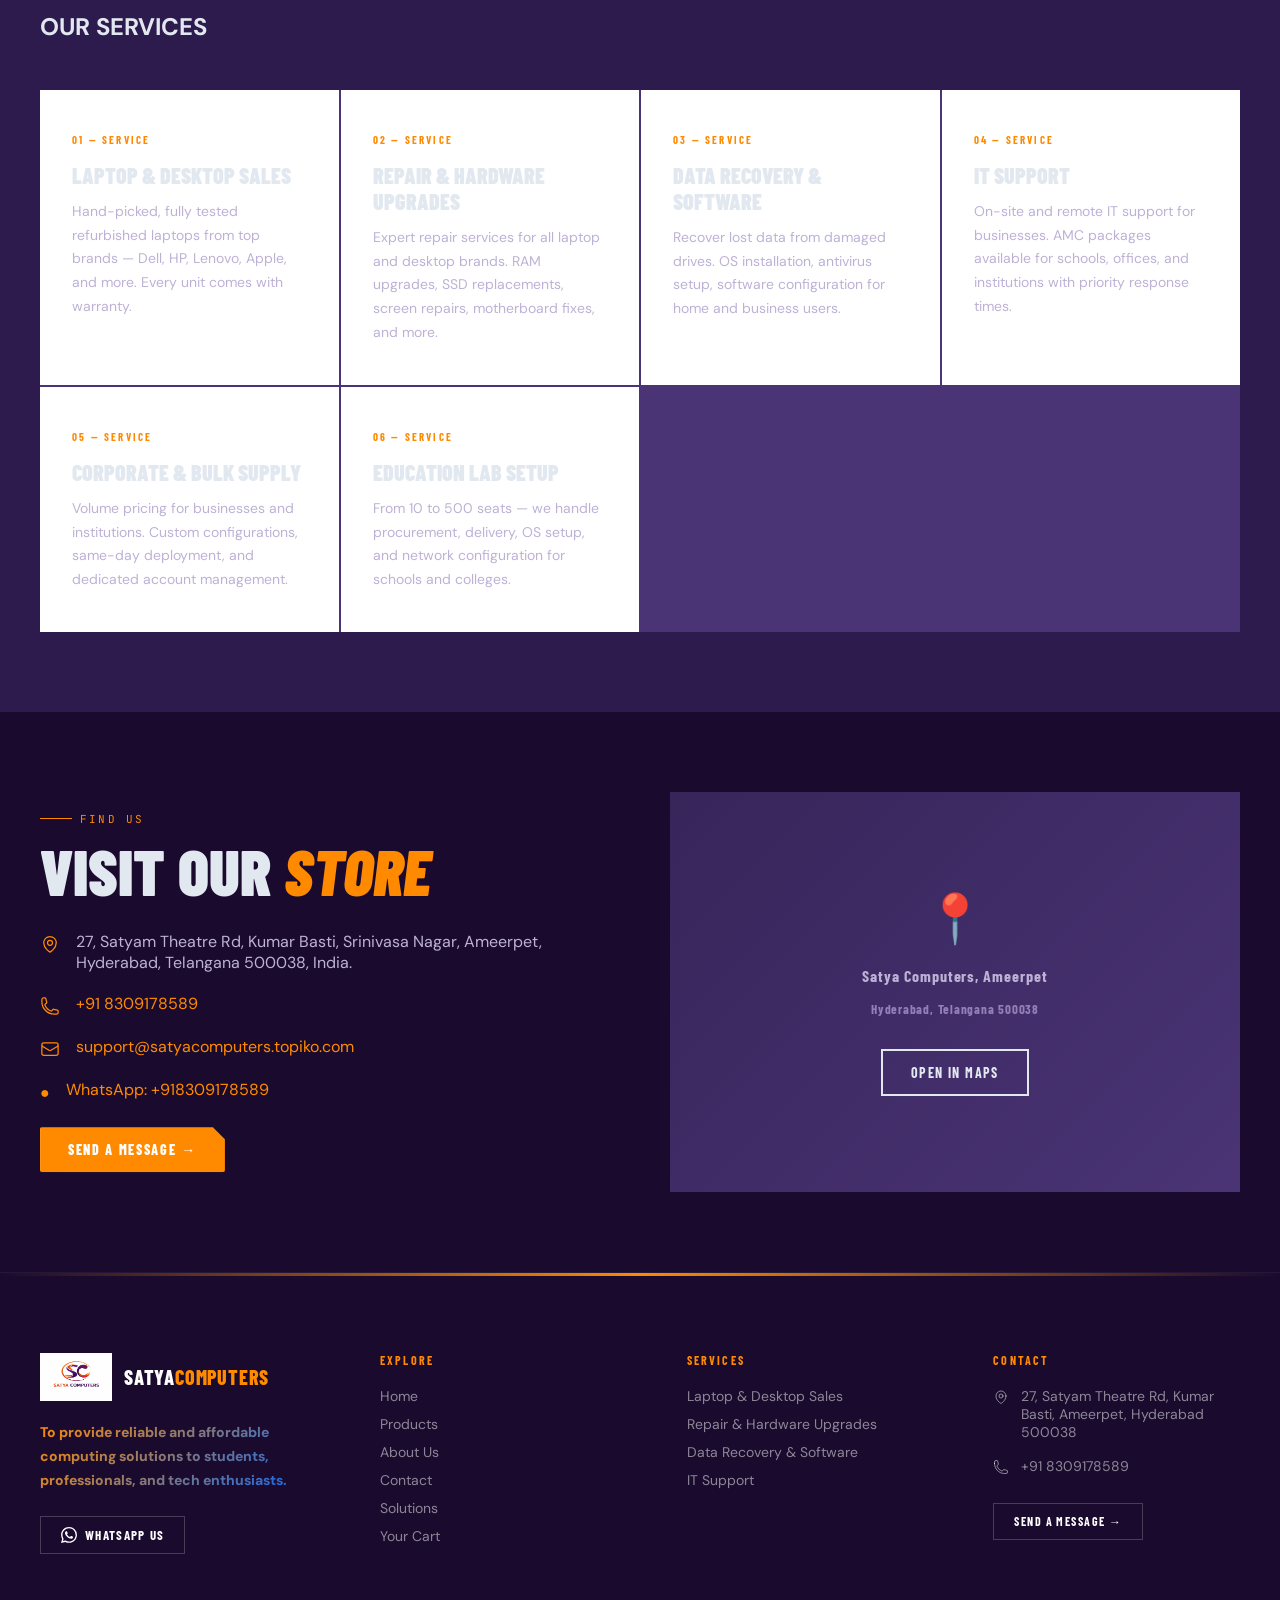
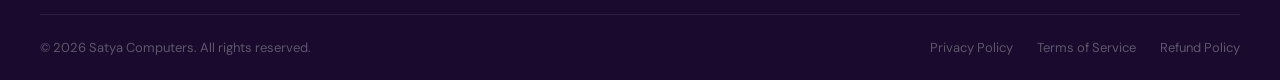
==== commit 9bbdeede: "Update ELITE WORKSTATIONS and CORPORATE SETUP purple" ====
--- a/about.html
+++ b/about.html
@@ -10,7 +10,7 @@
     <link rel="stylesheet" href="style.css" />
     <style>
         .about-hero {
-            background: var(--off-white);
+            background: var(--bg-section);
             padding: 80px 40px 60px;
         }
 
@@ -29,7 +29,6 @@
             align-items: center;
         }
 
-        .about-intro-left {}
 
         .about-big-text {
             font-family: var(--font-display);
@@ -45,7 +44,6 @@
             font-weight: 800;
         }
 
-        .about-intro-right {}
 
         .about-stat-grid {
             display: grid;
@@ -204,7 +202,7 @@
         /* Location */
         .about-location {
             padding: 80px 40px;
-            background: var(--white);
+            background: var(--bg-dark);
             display: grid;
             max-width: 100%;
         }
@@ -218,7 +216,6 @@
             align-items: center;
         }
 
-        .location-info {}
 
         .location-info h2 {
             font-family: var(--font-display);
@@ -332,9 +329,7 @@
     <div class="cursor-ring" id="cursorRing"></div>
     <div class="progress-bar" id="progressBar"></div>
 
-    <div class="announcement-bar">
-        <p>PREMIUM BUSINESS WORKSTATIONS NOW IN STOCK — <a href="products.html">SHOP NOW</a></p>
-    </div>
+
     <header class="site-header" id="siteHeader">
         <div class="header-inner">
             <a href="index.html" class="site-logo">
@@ -378,8 +373,8 @@
                 Hyderabad's Ameerpet area.
             </p>
             <p class="about-big-text">
-                Our mission is simple: <strong>"To provide reliable and affordable computing solutions to students,
-                    professionals, and tech enthusiasts."</strong>
+                Our mission is simple: <strong>"<span class="mission-gradient">To provide reliable and affordable computing solutions to students,
+                    professionals, and tech enthusiasts.</span>"</strong>
             </p>
             <p class="about-big-text">
                 Every machine we sell is meticulously tested, certified, and backed by our warranty. We believe
@@ -521,8 +516,8 @@
                     <img src="images/logo.jpg" alt="Satya Computers" />
                     <div class="footer-logo-text"><span>SATYA</span><span>COMPUTERS</span></div>
                 </div>
-                <p class="footer-tagline">To provide reliable and affordable computing solutions to students,
-                    professionals, and tech enthusiasts.</p>
+                <p class="footer-tagline"><span class="mission-gradient">To provide reliable and affordable computing solutions to students,
+                    professionals, and tech enthusiasts.</span></p>
                 <a href="https://wa.me/918309178589" target="_blank" class="footer-whatsapp">
                     <svg viewBox="0 0 24 24" fill="currentColor">
                         <path
--- a/style.css
+++ b/style.css
@@ -6,35 +6,63 @@
 
 /* ── Variables ─────────────────────────────────────────────── */
 :root {
-  --orange: #E85D04;
-  --orange-light: #FF6B1A;
-  --orange-dark: #C44B00;
-  --purple-deep: #1a0a2e;
-  --purple-mid: #2d1b4e;
-  --navy: #0f0a1e;
-  --black: #08060f;
-  --white: #FFFFFF;
-  --off-white: #F5F3EF;
-  --gray-100: #f0ede8;
-  --gray-200: #e0dbd2;
-  --gray-400: #9a9590;
-  --gray-600: #615e58;
-  --gray-800: #2a2823;
-  --font-display: 'Barlow Condensed', sans-serif;
-  --font-body: 'DM Sans', sans-serif;
-  --font-mono: 'JetBrains Mono', monospace;
-  --transition: 0.3s cubic-bezier(0.4, 0, 0.2, 1);
-  --shadow-orange: 0 0 30px rgba(232, 93, 4, 0.3);
-  --shadow-card: 0 8px 40px rgba(0, 0, 0, 0.12);
-  --radius: 2px;
-}
+  /* ── Brand Colors ─────────────────────────── */
+  --primary:        #FF8A00;   /* Vibrant Premium Orange */
+  --primary-light:  #FFAE4D;
+  --primary-dark:   #E67C00;
+  --accent:         #0066FF;   /* Vibrant Blue Accent */
+  /* ── Blue Palette ─────────────────────────── */
+  --navy:           #F1F5F9;   /* Near white for headings on dark purple bg */
+  --navy-light:     #3B82F6;
+  --black:          #0F081D;   /* Darkest Purple */
+  /* ── Backgrounds ──────────────────────────── */
+  --bg-dark:        #1A0B2E;   /* Deep Midnight Purple */
+  --bg-section:     #251642;   /* Lighter Violet for sections */
+  --bg-card:        #2D1B4E;   /* Card Purple */
+  /* ── Neutrals ─────────────────────────────── */
+  --white:          #FFFFFF;
+  --off-white:      #2D1B4E;
+  --gray-100:       #37255A;
+  --gray-200:       #4A3475;
+  --gray-300:       #6E559E;
+  --gray-400:       #9480B8;
+  --gray-600:       #BDB2D6;
+  --gray-800:       #E2E8F0;   /* Light gray for body text */
+  /* ── Typography ───────────────────────────── */
+  --font-display:   'Barlow Condensed', sans-serif;
+  --font-body:      'DM Sans', sans-serif;
+  --font-mono:      'JetBrains Mono', monospace;
+  /* ── Motion & Shadows ─────────────────────── */
+  --transition:     0.38s cubic-bezier(0.2, 0.8, 0.2, 1);
+  --shadow-primary: 0 8px 30px rgba(255, 138, 0, 0.35);
+  --shadow-card:    0 4px 24px rgba(0, 0, 0, 0.25);
+  --shadow-hover:   0 16px 40px rgba(0, 0, 0, 0.5);
+  --radius:         12px;
+  --orange:         #FF8A00;
+  --orange-light:   #FF8A00;
+  --orange-dark:    #E67C00;
+  --blue:           #0066FF;
+  --blue-vibrant:   #3B82F6;
+  /* ── Special ───────────────────────────────── */
+  --mission-gradient: linear-gradient(135deg, #FF8A00 0%, #0066FF 100%);
+}
+
+.mission-gradient {
+  background: var(--mission-gradient);
+  -webkit-background-clip: text;
+  background-clip: text;
+  -webkit-text-fill-color: transparent;
+  display: inline-block;
+  font-weight: 800;
+}
+
 
 /* ── Reset ─────────────────────────────────────────────────── */
 *, *::before, *::after { box-sizing: border-box; margin: 0; padding: 0; }
 html { scroll-behavior: smooth; }
 body {
   font-family: var(--font-body);
-  background: var(--off-white);
+  background: var(--bg-dark);
   color: var(--gray-800);
   overflow-x: hidden;
   cursor: none;
@@ -44,83 +72,72 @@
 ul { list-style: none; }
 
 /* ── Custom Cursor ─────────────────────────────────────────── */
-.cursor-dot {
-  width: 8px; height: 8px;
-  background: var(--orange);
-  border-radius: 50%;
-  position: fixed; top: 0; left: 0;
-  pointer-events: none; z-index: 99999;
-  transform: translate(-50%, -50%);
-  transition: transform 0.1s ease;
-}
-.cursor-ring {
-  width: 36px; height: 36px;
-  border: 2px solid var(--orange);
-  border-radius: 50%;
-  position: fixed; top: 0; left: 0;
-  pointer-events: none; z-index: 99998;
-  transform: translate(-50%, -50%);
-  transition: transform 0.15s ease, width 0.2s ease, height 0.2s ease, opacity 0.2s ease;
-  opacity: 0.6;
-}
-body:hover .cursor-dot { opacity: 1; }
-.cursor-ring.hovered { width: 56px; height: 56px; opacity: 0.3; }
-
-/* ── Announcement Bar ──────────────────────────────────────── */
-.announcement-bar {
-  background: var(--purple-deep);
-  padding: 10px 0;
-  text-align: center;
-  position: relative;
-  overflow: hidden;
-  z-index: 1000;
-}
-.announcement-bar::before {
-  content: '';
-  position: absolute; inset: 0;
-  background: linear-gradient(90deg, transparent, rgba(232,93,4,0.15), transparent);
-  animation: shimmer-bar 3s infinite;
-}
-@keyframes shimmer-bar {
-  0% { transform: translateX(-100%); }
-  100% { transform: translateX(100%); }
-}
-.announcement-bar p {
-  font-family: var(--font-display);
-  font-size: 13px;
-  font-weight: 600;
-  letter-spacing: 0.12em;
-  color: rgba(255,255,255,0.85);
-  text-transform: uppercase;
-}
-.announcement-bar a {
-  color: var(--orange);
-  font-weight: 700;
-  letter-spacing: 0.1em;
-  transition: var(--transition);
-}
-.announcement-bar a:hover { color: var(--orange-light); text-shadow: 0 0 12px rgba(232,93,4,0.6); }
+/* ── Custom Cursor ── Hide on touch/tablet ───────────────────── */
+@media (min-width: 1025px) {
+  .cursor-dot {
+    width: 8px; height: 8px;
+    background: var(--primary);
+    border-radius: 50%;
+    position: fixed; top: 0; left: 0;
+    pointer-events: none; z-index: 99999;
+    transform: translate(-50%, -50%);
+    transition: transform 0.1s ease;
+  }
+  .cursor-ring {
+    width: 36px; height: 36px;
+    border: 2px solid var(--primary);
+    border-radius: 50%;
+    position: fixed; top: 0; left: 0;
+    pointer-events: none; z-index: 99998;
+    transform: translate(-50%, -50%);
+    transition: transform 0.15s ease, width 0.2s ease, height 0.2s ease, opacity 0.2s ease;
+    opacity: 0.6;
+  }
+  body:hover .cursor-dot { opacity: 1; }
+  .cursor-ring.hovered { width: 56px; height: 56px; opacity: 0.3; }
+}
+
+@media (max-width: 1024px) {
+  body { cursor: auto; }
+  .cursor-dot, .cursor-ring { display: none; }
+}
+
+
 
 /* ── Header / Navbar ───────────────────────────────────────── */
 .site-header {
-  background: var(--white);
-  border-bottom: 1px solid var(--gray-200);
-  position: sticky;
+  position: fixed;
   top: 0;
+  left: 0;
+  right: 0;
+  background: rgba(15, 8, 29, 0.9); /* Deep Purple transparency */
+  backdrop-filter: blur(24px); 
+  -webkit-backdrop-filter: blur(24px);
+  border-bottom: 1px solid rgba(255, 255, 255, 0.1); 
   z-index: 900;
-  transition: box-shadow var(--transition);
+  transition: box-shadow var(--transition), background var(--transition);
+  box-shadow: 0 4px 20px rgba(30,58,138,0.08); /* Stronger default shadow */
 }
 .site-header.scrolled {
-  box-shadow: 0 4px 24px rgba(0,0,0,0.10);
+  background: var(--bg-dark); /* Solid deep blue on scroll */
+  box-shadow: 0 8px 32px rgba(0, 0, 0, 0.3); 
 }
 .header-inner {
   max-width: 1400px;
   margin: 0 auto;
   padding: 0 40px;
-  height: 72px;
+  height: 92px; /* Increased from 90px for larger logo */
   display: flex;
   align-items: center;
   gap: 40px;
+}
+
+@media (max-width: 768px) {
+  .header-inner {
+    padding: 0 20px;
+    gap: 15px;
+    height: 72px; /* Increased from 64px for mobile */
+  }
 }
 .site-logo {
   display: flex;
@@ -131,19 +148,14 @@
 }
 .site-logo:hover { transform: scale(1.03); }
 .site-logo img {
-  height: 52px;
+  height: 87px; /* Increased from 85px */
   width: auto;
   object-fit: contain;
 }
-.logo-text {
-  font-family: var(--font-display);
-  font-size: 24px;
-  font-weight: 800;
-  letter-spacing: 0.04em;
-  line-height: 1;
-}
-.logo-text span:first-child { color: var(--black); }
-.logo-text span:last-child { color: var(--orange); }
+.logo-text { font-size: 26px; } /* Increased from 24px */
+.logo-text span { font-style: italic; } /* Added italic style */
+.logo-text span:first-child { color: var(--white); font-weight: 900; }
+.logo-text span:last-child  { color: var(--primary); }
 
 .site-nav {
   display: flex;
@@ -162,21 +174,22 @@
   border-radius: var(--radius);
   position: relative;
   transition: var(--transition);
+  opacity: 0.75;
 }
 .nav-link::after {
   content: '';
   position: absolute;
   bottom: 4px; left: 16px; right: 16px;
   height: 2px;
-  background: var(--orange);
+  background: var(--primary);
   transform: scaleX(0);
   transform-origin: left;
   transition: transform var(--transition);
 }
-.nav-link:hover { color: var(--black); }
+.nav-link:hover { color: var(--navy); opacity: 1; }
 .nav-link:hover::after,
 .nav-link.active::after { transform: scaleX(1); }
-.nav-link.active { color: var(--orange); }
+.nav-link.active { color: var(--navy); opacity: 1; }
 
 .header-actions {
   display: flex;
@@ -194,13 +207,13 @@
   transition: var(--transition);
   position: relative;
 }
-.icon-btn:hover { background: var(--gray-100); color: var(--orange); }
+.icon-btn:hover { background: var(--gray-100); color: var(--primary); }
 .icon-btn svg { width: 22px; height: 22px; stroke-width: 1.8; }
 .cart-count {
   position: absolute;
   top: 6px; right: 6px;
   width: 18px; height: 18px;
-  background: var(--orange);
+  background: var(--primary);
   color: var(--white);
   border-radius: 50%;
   font-size: 10px;
@@ -240,7 +253,7 @@
   font-size: 11px;
   letter-spacing: 0.2em;
   text-transform: uppercase;
-  color: var(--orange);
+  color: var(--primary);
   margin-bottom: 16px;
   display: flex;
   align-items: center;
@@ -248,7 +261,7 @@
 }
 .page-hero-overline::before {
   content: '';
-  width: 32px; height: 1px; background: var(--orange);
+  width: 32px; height: 1px; background: var(--primary);
 }
 .page-hero-title {
   font-family: var(--font-display);
@@ -259,10 +272,10 @@
   letter-spacing: -0.01em;
   margin-bottom: 24px;
 }
-.page-hero-title span { color: var(--orange); font-style: italic; }
+.page-hero-title span { color: var(--primary); font-style: italic; }
 .page-hero-line {
   width: 80px; height: 3px;
-  background: linear-gradient(90deg, var(--orange), transparent);
+  background: linear-gradient(90deg, var(--primary), transparent);
   margin-bottom: 32px;
 }
 .page-hero-desc {
@@ -279,17 +292,17 @@
   margin: 0;
 }
 
-/* ── Orange CTA Button ─────────────────────────────────────── */
+/* ── Primary CTA Button ─────────────────────────────────────── */
 .btn-primary {
   display: inline-flex;
   align-items: center;
   gap: 10px;
-  background: var(--orange);
+  background: var(--primary);
   color: var(--white);
   font-family: var(--font-display);
   font-size: 14px;
-  font-weight: 700;
-  letter-spacing: 0.1em;
+  font-weight: 800;
+  letter-spacing: 0.12em;
   text-transform: uppercase;
   padding: 14px 28px;
   border: none;
@@ -298,16 +311,23 @@
   clip-path: polygon(0 0, calc(100% - 12px) 0, 100% 12px, 100% 100%, 0 100%);
   position: relative;
   overflow: hidden;
+  box-shadow: var(--shadow-primary);
+  border-radius: 2px;
 }
 .btn-primary::before {
   content: '';
   position: absolute; inset: 0;
-  background: var(--orange-light);
+  background: var(--navy);
   transform: translateX(-100%);
   transition: transform var(--transition);
 }
+.btn-primary:hover {
+    transform: translateY(-2px);
+    box-shadow: 0 8px 30px rgba(255, 167, 38, 0.35);
+}
 .btn-primary:hover::before { transform: translateX(0); }
-.btn-primary span, .btn-primary svg { position: relative; z-index: 1; }
+.btn-primary:hover span { color: var(--white); }
+.btn-primary span, .btn-primary svg { position: relative; z-index: 1; color: var(--white); }
 
 .btn-outline {
   display: inline-flex;
@@ -345,20 +365,69 @@
 }
 .btn-white-outline:hover { border-color: var(--white); background: rgba(255,255,255,0.1); }
 
+/* ── Glassmorphism Utilities ───────────────────────────────── */
+.btn-glass {
+  display: inline-flex;
+  align-items: center;
+  gap: 10px;
+  background: rgba(255, 255, 255, 0.2);
+  backdrop-filter: blur(12px);
+  -webkit-backdrop-filter: blur(12px);
+  color: var(--gray-800);
+  font-family: var(--font-display);
+  font-size: 14px;
+  font-weight: 700;
+  letter-spacing: 0.1em;
+  text-transform: uppercase;
+  padding: 13px 28px;
+  border: 1px solid rgba(255, 255, 255, 0.4);
+  border-radius: 80px;
+  cursor: pointer;
+  transition: var(--transition);
+  box-shadow: 0 8px 32px rgba(0, 0, 0, 0.04);
+}
+.btn-glass:hover {
+  background: rgba(255, 255, 255, 0.6);
+  box-shadow: 0 8px 32px rgba(0, 0, 0, 0.08);
+  transform: translateY(-2px);
+}
+
+.glass-card {
+  background: var(--bg-card);
+  border: 1px solid var(--gray-200);
+  box-shadow: var(--shadow-card);
+  border-radius: 16px;
+  overflow: hidden;
+  transition: box-shadow var(--transition), transform var(--transition);
+}
+.glass-card:hover {
+  box-shadow: var(--shadow-hover);
+  transform: translateY(-4px);
+}
+
+.glass-badge {
+  background: rgba(255, 255, 255, 0.6);
+  backdrop-filter: blur(12px);
+  border: 1px solid rgba(255, 255, 255, 0.8);
+  border-radius: 40px !important;
+  color: var(--navy);
+}
+
 /* ── Footer ────────────────────────────────────────────────── */
 .site-footer {
-  background: var(--black);
+  background: var(--bg-dark);
   padding: 80px 40px 0;
-  color: rgba(255,255,255,0.6);
+  color: var(--gray-600);
   position: relative;
   overflow: hidden;
+  border-top: 1px solid rgba(255, 255, 255, 0.05);
 }
 .site-footer::before {
   content: '';
   position: absolute;
   top: 0; left: 0; right: 0;
   height: 3px;
-  background: linear-gradient(90deg, transparent, var(--orange), transparent);
+  background: linear-gradient(90deg, transparent, var(--primary), transparent);
 }
 .footer-grid {
   max-width: 1400px;
@@ -367,9 +436,9 @@
   grid-template-columns: 280px 1fr 1fr 1fr;
   gap: 60px;
   padding-bottom: 60px;
-  border-bottom: 1px solid rgba(255,255,255,0.08);
-}
-.footer-brand {}
+  border-bottom: 1px solid rgba(255, 255, 255, 0.08);
+}
+
 .footer-logo {
   display: flex;
   align-items: center;
@@ -384,70 +453,70 @@
   letter-spacing: 0.04em;
 }
 .footer-logo-text span:first-child { color: var(--white); }
-.footer-logo-text span:last-child { color: var(--orange); }
+.footer-logo-text span:last-child { color: var(--primary); }
 .footer-tagline {
   font-size: 14px;
   line-height: 1.7;
   margin-bottom: 24px;
-  color: rgba(255,255,255,0.5);
+  color: rgba(255, 255, 255, 0.5);
 }
 .footer-whatsapp {
+  display: inline-flex;
+  align-items: center;
+  gap: 8px;
+  border: 1px solid rgba(255, 255, 255, 0.2);
+  padding: 10px 20px;
+  font-family: var(--font-display);
+  font-size: 13px;
+  font-weight: 700;
+  letter-spacing: 0.1em;
+  text-transform: uppercase;
+  color: var(--white);
+  transition: var(--transition);
+}
+.footer-whatsapp:hover { border-color: #25D366; color: #25D366; }
+.footer-whatsapp svg { width: 16px; height: 16px; }
+
+.footer-col h4 {
+  font-family: var(--font-display);
+  font-size: 12px;
+  font-weight: 700;
+  letter-spacing: 0.18em;
+  text-transform: uppercase;
+  color: var(--primary);
+  margin-bottom: 20px;
+}
+.footer-col ul { display: flex; flex-direction: column; gap: 10px; }
+.footer-col ul li a {
+  font-size: 14px;
+  color: rgba(255, 255, 255, 0.5);
+  transition: var(--transition);
+  display: flex;
+  align-items: center;
+  gap: 6px;
+}
+.footer-col ul li a:hover { color: var(--white); padding-left: 6px; }
+
+.footer-contact-item {
+  display: flex;
+  gap: 12px;
+  align-items: flex-start;
+  margin-bottom: 16px;
+  font-size: 14px;
+  color: rgba(255, 255, 255, 0.5);
+}
+.footer-contact-item svg { width: 16px; height: 16px; flex-shrink: 0; margin-top: 2px; }
+.footer-contact-item a { color: rgba(255, 255, 255, 0.5); transition: var(--transition); }
+.footer-contact-item a:hover { color: var(--primary); }
+.footer-whatsapp-link { color: var(--primary) !important; font-size: 14px; }
+
+.footer-msg-btn {
   display: inline-flex;
   align-items: center;
   gap: 8px;
   border: 1px solid rgba(255,255,255,0.2);
   padding: 10px 20px;
   font-family: var(--font-display);
-  font-size: 13px;
-  font-weight: 700;
-  letter-spacing: 0.1em;
-  text-transform: uppercase;
-  color: var(--white);
-  transition: var(--transition);
-}
-.footer-whatsapp:hover { border-color: #25D366; color: #25D366; }
-.footer-whatsapp svg { width: 16px; height: 16px; }
-
-.footer-col h4 {
-  font-family: var(--font-display);
-  font-size: 12px;
-  font-weight: 700;
-  letter-spacing: 0.18em;
-  text-transform: uppercase;
-  color: var(--orange);
-  margin-bottom: 20px;
-}
-.footer-col ul { display: flex; flex-direction: column; gap: 10px; }
-.footer-col ul li a {
-  font-size: 14px;
-  color: rgba(255,255,255,0.5);
-  transition: var(--transition);
-  display: flex;
-  align-items: center;
-  gap: 6px;
-}
-.footer-col ul li a:hover { color: var(--white); padding-left: 6px; }
-
-.footer-contact-item {
-  display: flex;
-  gap: 12px;
-  align-items: flex-start;
-  margin-bottom: 16px;
-  font-size: 14px;
-  color: rgba(255,255,255,0.5);
-}
-.footer-contact-item svg { width: 16px; height: 16px; flex-shrink: 0; margin-top: 2px; }
-.footer-contact-item a { color: rgba(255,255,255,0.5); transition: var(--transition); }
-.footer-contact-item a:hover { color: var(--orange); }
-.footer-whatsapp-link { color: var(--orange) !important; font-size: 14px; }
-
-.footer-msg-btn {
-  display: inline-flex;
-  align-items: center;
-  gap: 8px;
-  border: 1px solid rgba(255,255,255,0.2);
-  padding: 10px 20px;
-  font-family: var(--font-display);
   font-size: 12px;
   font-weight: 700;
   letter-spacing: 0.12em;
@@ -458,7 +527,7 @@
   cursor: pointer;
   background: none;
 }
-.footer-msg-btn:hover { border-color: var(--orange); color: var(--orange); }
+.footer-msg-btn:hover { border-color: var(--primary); color: var(--primary); }
 
 .footer-bottom {
   max-width: 1400px;
@@ -488,8 +557,8 @@
 /* ── Scroll Reveal & Animations ────────────────────────────── */
 .reveal {
   opacity: 0;
-  transform: translateY(40px);
-  transition: opacity 0.7s ease, transform 0.7s ease;
+  transform: translateY(30px);
+  transition: opacity 0.8s cubic-bezier(0.2, 0.8, 0.2, 1), transform 0.8s cubic-bezier(0.2, 0.8, 0.2, 1);
 }
 .reveal.visible {
   opacity: 1;
@@ -532,7 +601,7 @@
   font-size: 14px;
   font-weight: 600;
   letter-spacing: 0.06em;
-  border-left: 3px solid var(--orange);
+  border-left: 3px solid var(--blue-primary);
   z-index: 9999;
   transform: translateY(100px);
   opacity: 0;
@@ -546,10 +615,10 @@
   position: fixed;
   top: 0; left: 0;
   height: 2px;
-  background: var(--orange);
+  background: var(--primary);
   z-index: 99999;
   transition: width 0.1s linear;
-  box-shadow: 0 0 8px var(--orange);
+  box-shadow: 0 0 8px var(--primary);
 }
 
 /* ── Responsive ────────────────────────────────────────────── */
@@ -578,6 +647,11 @@
   .page-hero { padding: 48px 24px 40px; }
   .footer-grid { grid-template-columns: 1fr; gap: 32px; padding-bottom: 40px; }
   .footer-bottom { flex-direction: column; text-align: center; }
-  .site-footer { padding: 60px 24px 0; }
+  .site-footer { padding: 60px 24px 40px; }
   .logo-text { font-size: 20px; }
-}
+
+  /* Additional mobile fixes */
+  .header-actions { margin-left: auto; }
+  .site-logo img { height: 50px; } /* Increased from 40px for mobile */
+  .icon-btn { width: 40px; height: 40px; }
+}
